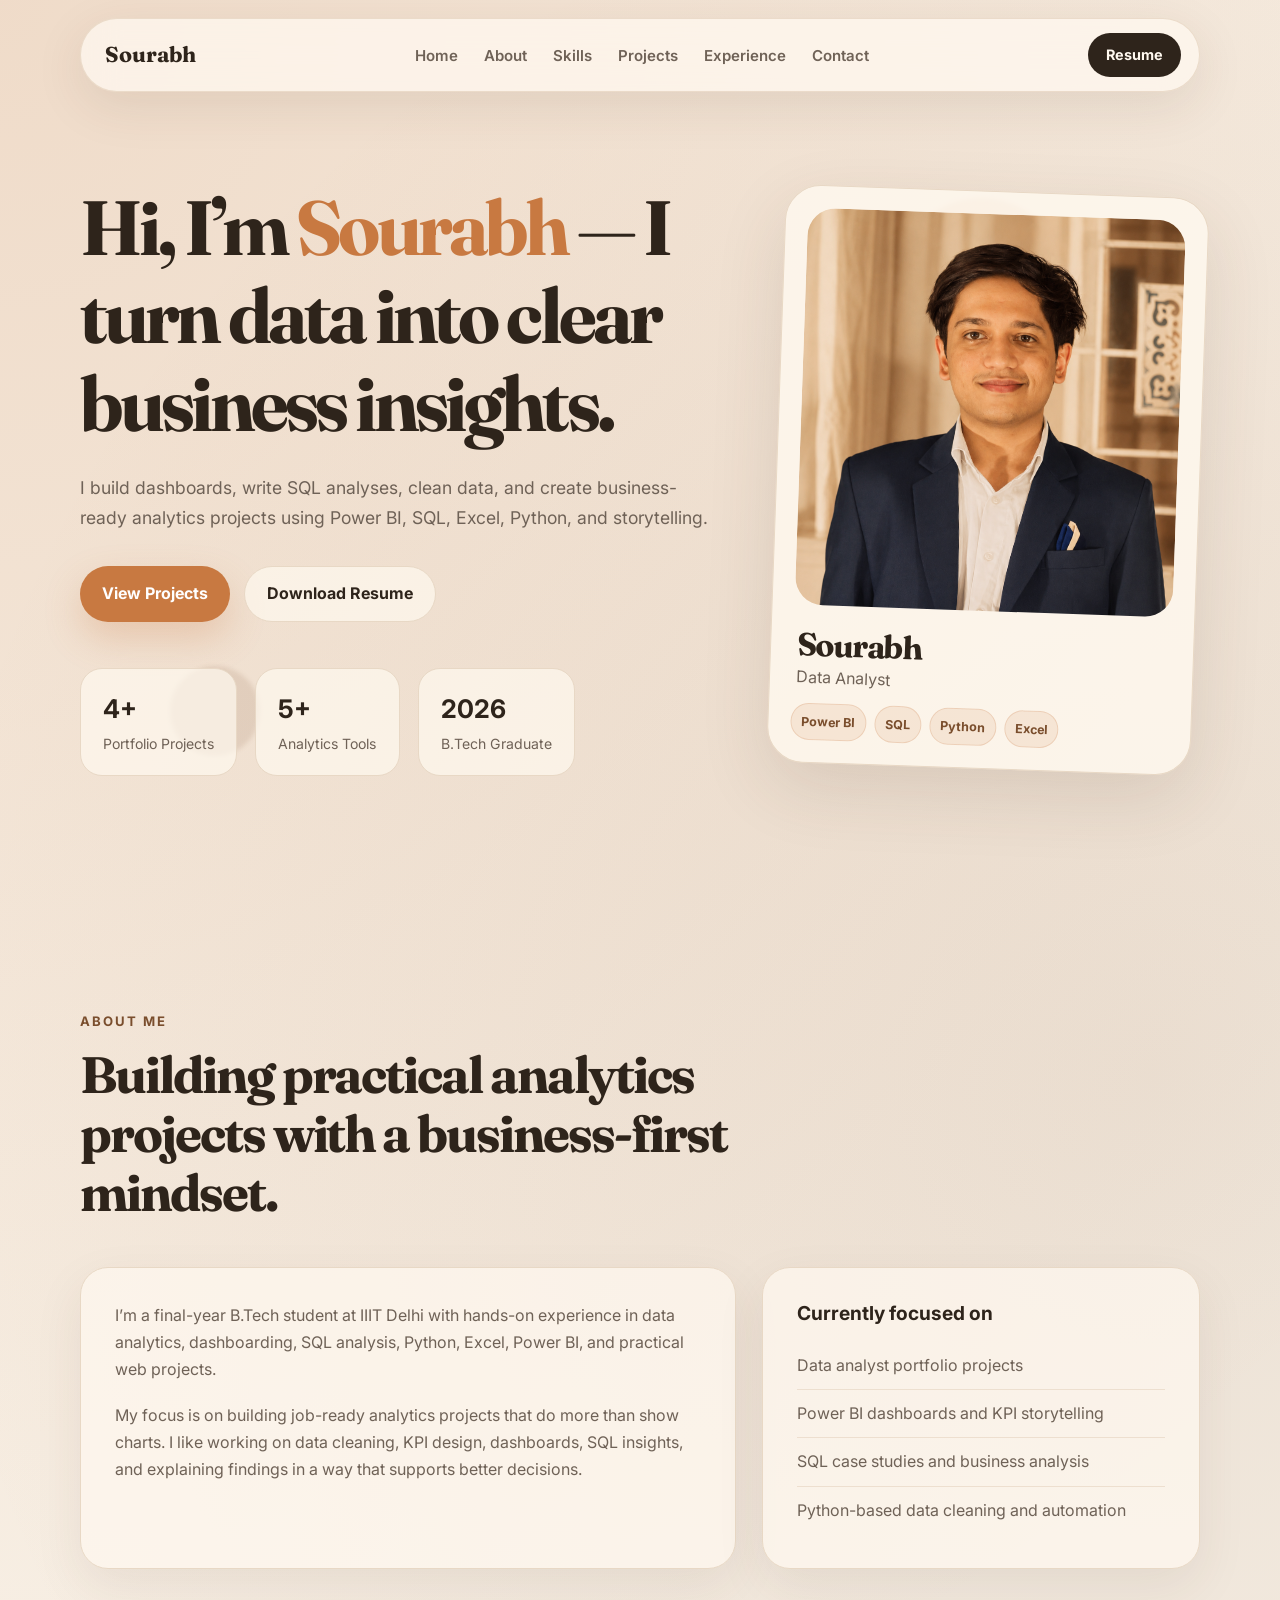
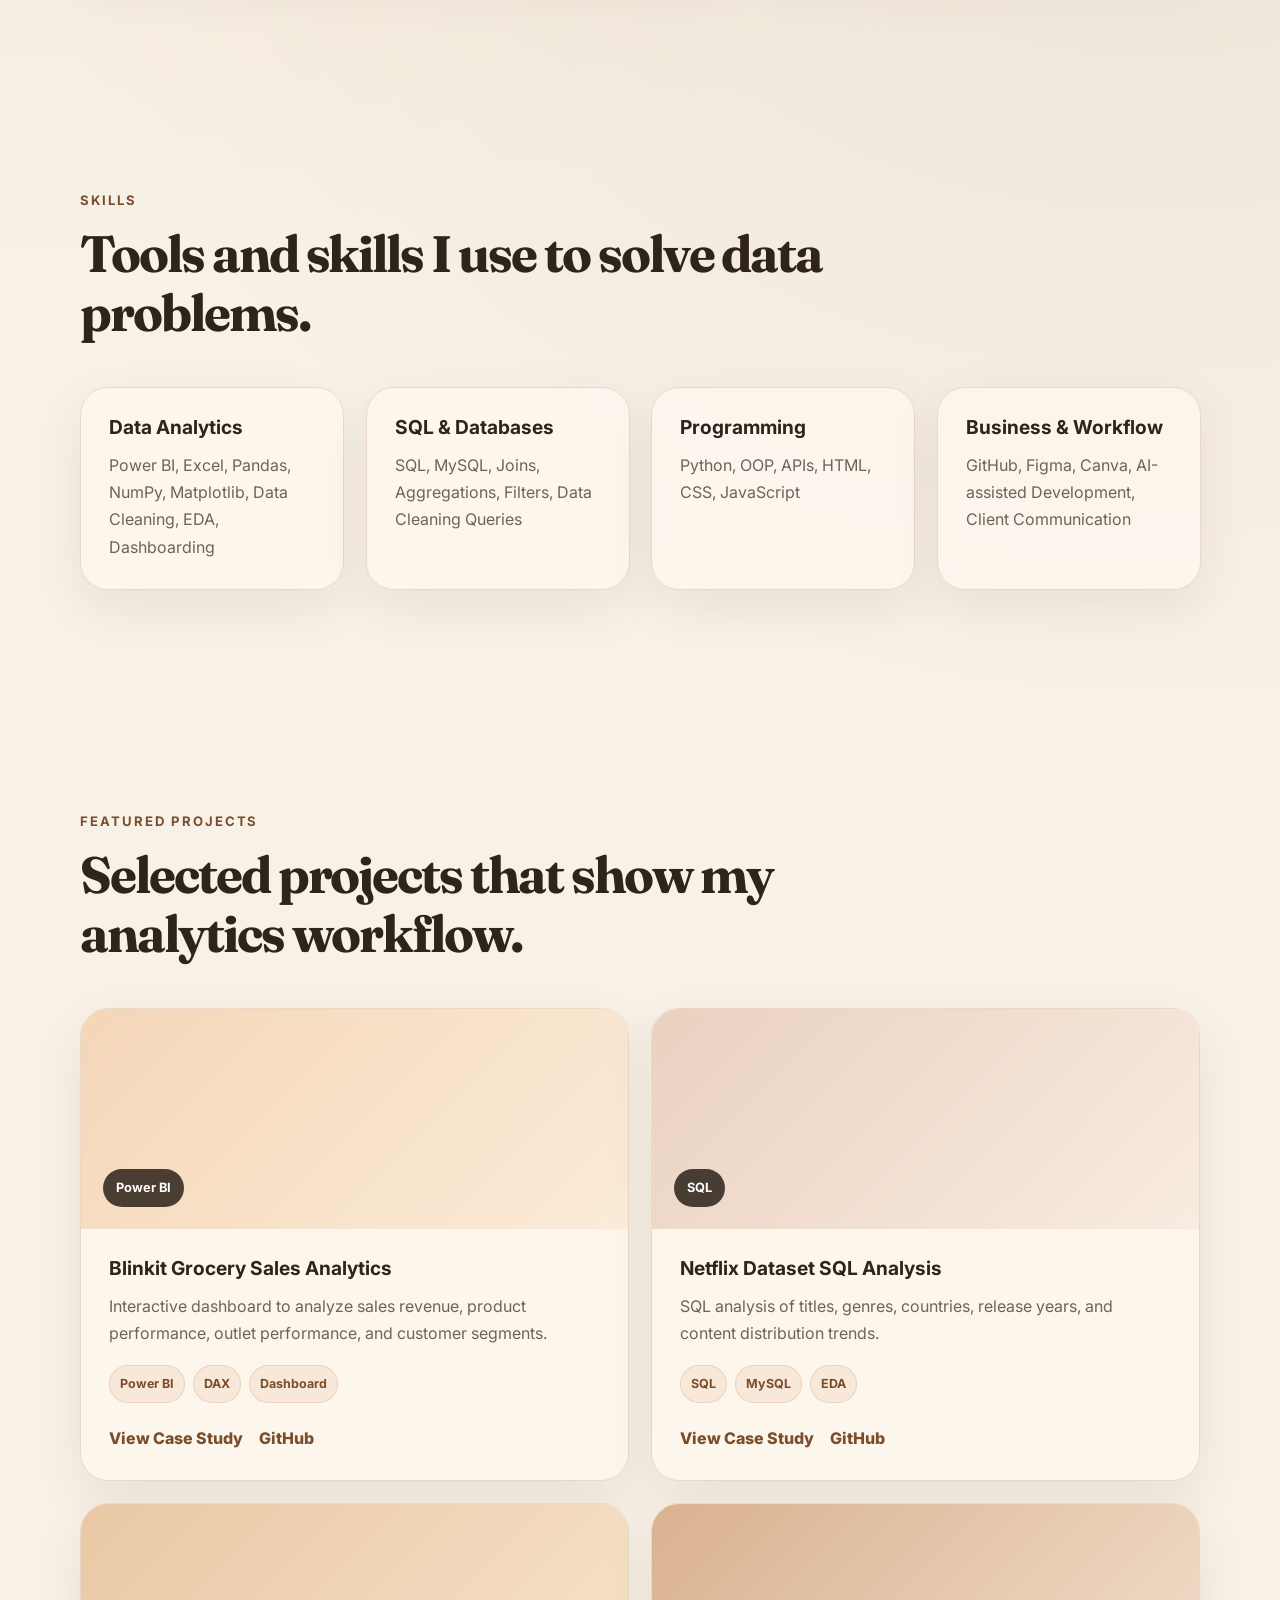
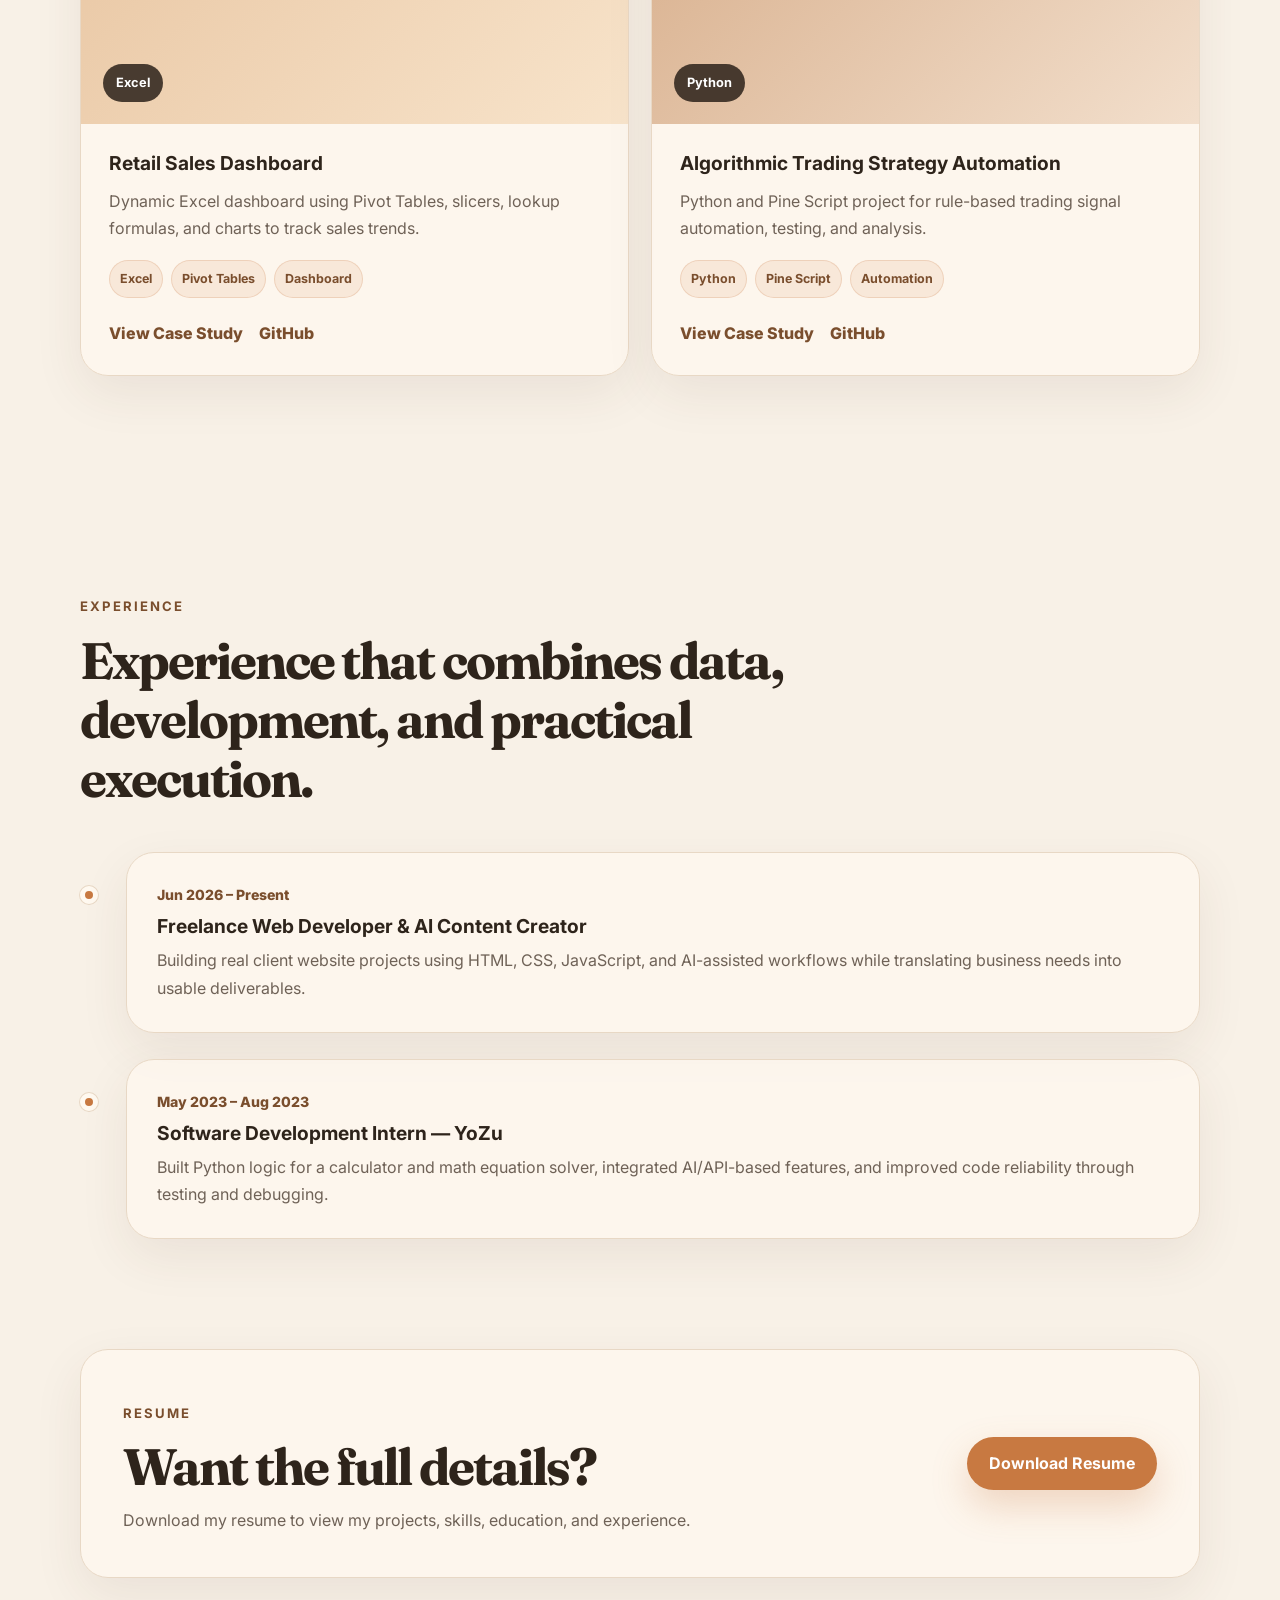
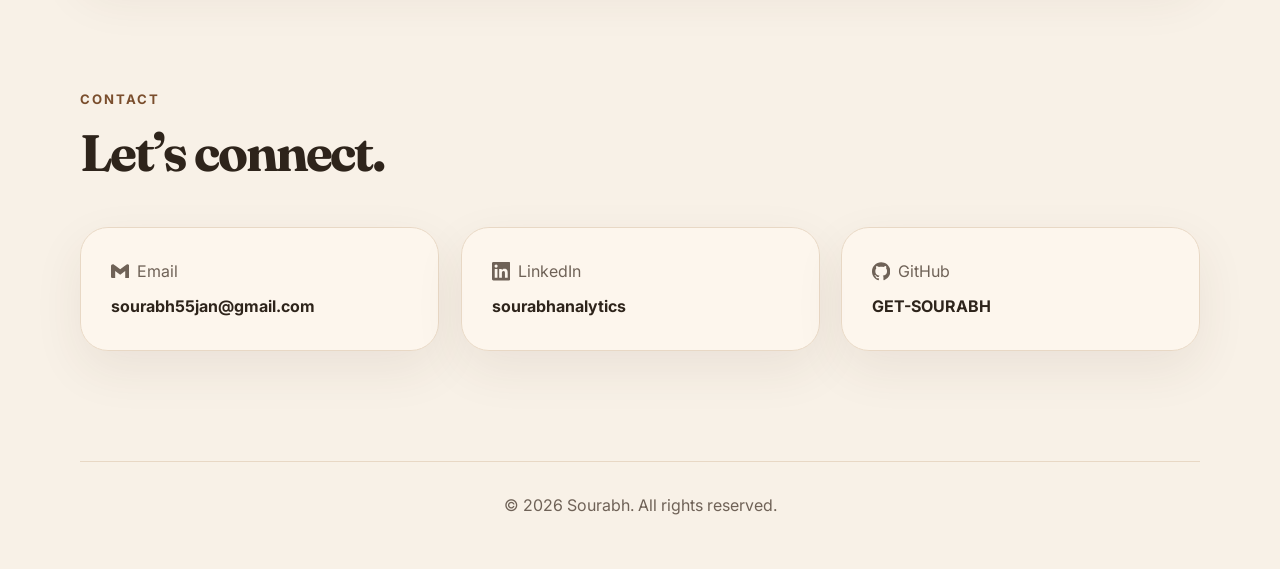
==== index.html @ c7b32cff "Initial Portfolio Website" ====
<!DOCTYPE html>
<html lang="en">

<head>
    <meta charset="UTF-8" />
    <meta name="viewport" content="width=device-width, initial-scale=1.0" />
    <title>Sourabh | Data Analyst Portfolio</title>

    <link rel="stylesheet" href="css/style.css" />
</head>

<body>

    <!-- Header -->
    <header class="header">
        <nav class="navbar">
            <a href="#home" class="logo">Sourabh</a>

            <ul class="nav-links" id="navLinks">
                <li><a href="#home">Home</a></li>
                <li><a href="#about">About</a></li>
                <li><a href="#skills">Skills</a></li>
                <li><a href="#projects">Projects</a></li>
                <li><a href="#experience">Experience</a></li>
                <li><a href="#contact">Contact</a></li>
            </ul>

            <a href="assets/resume/Sourabh_CV.pdf" class="nav-resume" download>Resume</a>

            <button class="menu-btn" id="menuBtn" aria-label="Open menu">
                <span></span>
                <span></span>
                <span></span>
            </button>
        </nav>
    </header>

    <!-- Hero -->
    <main>
        <section class="hero section" id="home">
            <div class="hero-bg-shape shape-one"></div>
            <div class="hero-bg-shape shape-two"></div>

            <div class="hero-content reveal">


                <h1>
                    Hi, I’m <span>Sourabh</span> — I turn data into clear business insights.
                </h1>

                <p class="hero-text">
                    I build dashboards, write SQL analyses, clean data, and create business-ready
                    analytics projects using Power BI, SQL, Excel, Python, and storytelling.
                </p>

                <div class="hero-buttons">
                    <a href="#projects" class="btn primary-btn">View Projects</a>
                    <a href="assets/resume/Sourabh_CV.pdf" class="btn secondary-btn" download>Download Resume</a>
                </div>

                <div class="hero-stats">
                    <div>
                        <strong>4+</strong>
                        <span>Portfolio Projects</span>
                    </div>
                    <div>
                        <strong>5+</strong>
                        <span>Analytics Tools</span>
                    </div>
                    <div>
                        <strong>2026</strong>
                        <span>B.Tech Graduate</span>
                    </div>
                </div>
            </div>

            <div class="hero-card reveal">
                <div class="profile-card">
                    <div class="profile-image-wrap">
                        <img src="assets/images/sourabh-profile.jpg" alt="Sourabh profile photo"
                            onerror="this.style.display='none'; this.nextElementSibling.style.display='grid';" />
                        <div class="profile-placeholder">S</div>
                    </div>

                    <div class="profile-info">
                        <h2>Sourabh</h2>
                        <p>Data Analyst</p>
                    </div>

                    <div class="mini-tags">
                        <span>Power BI</span>
                        <span>SQL</span>
                        <span>Python</span>
                        <span>Excel</span>
                    </div>
                </div>
            </div>
        </section>

        <!-- About -->
        <section class="about section" id="about">
            <div class="section-heading reveal">
                <p class="eyebrow">About Me</p>
                <h2>Building practical analytics projects with a business-first mindset.</h2>
            </div>

            <div class="about-grid">
                <div class="about-text reveal">
                    <p>
                        I’m a final-year B.Tech student at IIIT Delhi with hands-on experience in
                        data analytics, dashboarding, SQL analysis, Python, Excel, Power BI, and
                        practical web projects.
                    </p>

                    <p>
                        My focus is on building job-ready analytics projects that do more than show
                        charts. I like working on data cleaning, KPI design, dashboards, SQL insights,
                        and explaining findings in a way that supports better decisions.
                    </p>
                </div>

                <div class="about-card reveal">
                    <h3>Currently focused on</h3>
                    <ul>
                        <li>Data analyst portfolio projects</li>
                        <li>Power BI dashboards and KPI storytelling</li>
                        <li>SQL case studies and business analysis</li>
                        <li>Python-based data cleaning and automation</li>
                    </ul>
                </div>
            </div>
        </section>

        <!-- Skills -->
        <section class="skills section" id="skills">
            <div class="section-heading reveal">
                <p class="eyebrow">Skills</p>
                <h2>Tools and skills I use to solve data problems.</h2>
            </div>

            <div class="skills-grid">
                <div class="skill-card reveal">
                    <h3>Data Analytics</h3>
                    <p>Power BI, Excel, Pandas, NumPy, Matplotlib, Data Cleaning, EDA, Dashboarding</p>
                </div>

                <div class="skill-card reveal">
                    <h3>SQL & Databases</h3>
                    <p>SQL, MySQL, Joins, Aggregations, Filters, Data Cleaning Queries</p>
                </div>

                <div class="skill-card reveal">
                    <h3>Programming</h3>
                    <p>Python, OOP, APIs, HTML, CSS, JavaScript</p>
                </div>

                <div class="skill-card reveal">
                    <h3>Business & Workflow</h3>
                    <p>GitHub, Figma, Canva, AI-assisted Development, Client Communication</p>
                </div>
            </div>
        </section>

        <!-- Projects -->
        <section class="projects section" id="projects">
            <div class="section-heading reveal">
                <p class="eyebrow">Featured Projects</p>
                <h2>Selected projects that show my analytics workflow.</h2>
            </div>

            <div class="projects-grid">
                <article class="project-card reveal">
                    <div class="project-image project-one">
                        <span>Power BI</span>
                    </div>
                    <div class="project-content">
                        <h3>Blinkit Grocery Sales Analytics</h3>
                        <p>
                            Interactive dashboard to analyze sales revenue, product performance,
                            outlet performance, and customer segments.
                        </p>
                        <div class="project-tags">
                            <span>Power BI</span>
                            <span>DAX</span>
                            <span>Dashboard</span>
                        </div>
                        <div class="project-links">
                            <a href="projects/blinkit-sales-dashboard.html">View Case Study</a>
                            <a href="https://github.com/GET-SOURABH" target="_blank">GitHub</a>
                        </div>
                    </div>
                </article>

                <article class="project-card reveal">
                    <div class="project-image project-two">
                        <span>SQL</span>
                    </div>
                    <div class="project-content">
                        <h3>Netflix Dataset SQL Analysis</h3>
                        <p>
                            SQL analysis of titles, genres, countries, release years, and content
                            distribution trends.
                        </p>
                        <div class="project-tags">
                            <span>SQL</span>
                            <span>MySQL</span>
                            <span>EDA</span>
                        </div>
                        <div class="project-links">
                            <a href="projects/netflix-sql-analysis.html">View Case Study</a>
                            <a href="https://github.com/GET-SOURABH" target="_blank">GitHub</a>
                        </div>
                    </div>
                </article>

                <article class="project-card reveal">
                    <div class="project-image project-three">
                        <span>Excel</span>
                    </div>
                    <div class="project-content">
                        <h3>Retail Sales Dashboard</h3>
                        <p>
                            Dynamic Excel dashboard using Pivot Tables, slicers, lookup formulas,
                            and charts to track sales trends.
                        </p>
                        <div class="project-tags">
                            <span>Excel</span>
                            <span>Pivot Tables</span>
                            <span>Dashboard</span>
                        </div>
                        <div class="project-links">
                            <a href="projects/retail-sales-dashboard.html">View Case Study</a>
                            <a href="https://github.com/GET-SOURABH" target="_blank">GitHub</a>
                        </div>
                    </div>
                </article>

                <article class="project-card reveal">
                    <div class="project-image project-four">
                        <span>Python</span>
                    </div>
                    <div class="project-content">
                        <h3>Algorithmic Trading Strategy Automation</h3>
                        <p>
                            Python and Pine Script project for rule-based trading signal automation,
                            testing, and analysis.
                        </p>
                        <div class="project-tags">
                            <span>Python</span>
                            <span>Pine Script</span>
                            <span>Automation</span>
                        </div>
                        <div class="project-links">
                            <a href="projects/trading-strategy-automation.html">View Case Study</a>
                            <a href="https://github.com/GET-SOURABH" target="_blank">GitHub</a>
                        </div>
                    </div>
                </article>
            </div>
        </section>

        <!-- Experience -->
        <section class="experience section" id="experience">
            <div class="section-heading reveal">
                <p class="eyebrow">Experience</p>
                <h2>Experience that combines data, development, and practical execution.</h2>
            </div>

            <div class="timeline">
                <div class="timeline-item reveal">
                    <span class="timeline-dot"></span>
                    <div class="timeline-content">
                        <p class="timeline-date">Jun 2026 – Present</p>
                        <h3>Freelance Web Developer & AI Content Creator</h3>
                        <p>
                            Building real client website projects using HTML, CSS, JavaScript, and
                            AI-assisted workflows while translating business needs into usable deliverables.
                        </p>
                    </div>
                </div>

                <div class="timeline-item reveal">
                    <span class="timeline-dot"></span>
                    <div class="timeline-content">
                        <p class="timeline-date">May 2023 – Aug 2023</p>
                        <h3>Software Development Intern — YoZu</h3>
                        <p>
                            Built Python logic for a calculator and math equation solver, integrated
                            AI/API-based features, and improved code reliability through testing and debugging.
                        </p>
                    </div>
                </div>
            </div>
        </section>

        <!-- Resume CTA -->
        <section class="resume-cta section reveal">
            <div>
                <p class="eyebrow">Resume</p>
                <h2>Want the full details?</h2>
                <p>Download my resume to view my projects, skills, education, and experience.</p>
            </div>

            <a href="assets/resume/Sourabh_CV.pdf" class="btn primary-btn" download>Download Resume</a>
        </section>

        <!-- Contact -->
        <section class="contact section" id="contact">
            <div class="section-heading reveal">
                <p class="eyebrow">Contact</p>
                <h2>Let’s connect.</h2>
            </div>

            <div class="contact-grid">
                <a href="mailto:sourabh55jan@gmail.com" class="contact-card reveal">
                    <span>
                        <svg xmlns="http://www.w3.org/2000/svg" width="1em" height="1em" viewBox="0 0 24 24"><path fill="currentColor" d="M24 5.457v13.909c0 .904-.732 1.636-1.636 1.636h-3.819V11.73L12 16.64l-6.545-4.91v9.273H1.636A1.636 1.636 0 0 1 0 19.366V5.457c0-2.023 2.309-3.178 3.927-1.964L5.455 4.64L12 9.548l6.545-4.91l1.528-1.145C21.69 2.28 24 3.434 24 5.457"/></svg>
                        Email
                    </span>
                    <strong>sourabh55jan@gmail.com</strong>
                </a>

                <a href="https://www.linkedin.com/in/sourabhanalytics/" target="_blank" class="contact-card reveal">
                    <span>
                        <svg xmlns="http://www.w3.org/2000/svg" width="1em" height="1em" viewBox="0 0 24 24"><path fill="currentColor" d="M20.447 20.452h-3.554v-5.569c0-1.328-.027-3.037-1.852-3.037c-1.853 0-2.136 1.445-2.136 2.939v5.667H9.351V9h3.414v1.561h.046c.477-.9 1.637-1.85 3.37-1.85c3.601 0 4.267 2.37 4.267 5.455v6.286zM5.337 7.433a2.06 2.06 0 0 1-2.063-2.065a2.064 2.064 0 1 1 2.063 2.065m1.782 13.019H3.555V9h3.564zM22.225 0H1.771C.792 0 0 .774 0 1.729v20.542C0 23.227.792 24 1.771 24h20.451C23.2 24 24 23.227 24 22.271V1.729C24 .774 23.2 0 22.222 0z"/></svg>
                        LinkedIn
                    </span>
                    <strong>sourabhanalytics</strong>
                </a>

                <a href="https://github.com/GET-SOURABH" target="_blank" class="contact-card reveal">
                    <span>
                        <svg xmlns="http://www.w3.org/2000/svg" width="1em" height="1em" viewBox="0 0 24 24"><path fill="currentColor" d="M12 .297c-6.63 0-12 5.373-12 12c0 5.303 3.438 9.8 8.205 11.385c.6.113.82-.258.82-.577c0-.285-.01-1.04-.015-2.04c-3.338.724-4.042-1.61-4.042-1.61C4.422 18.07 3.633 17.7 3.633 17.7c-1.087-.744.084-.729.084-.729c1.205.084 1.838 1.236 1.838 1.236c1.07 1.835 2.809 1.305 3.495.998c.108-.776.417-1.305.76-1.605c-2.665-.3-5.466-1.332-5.466-5.93c0-1.31.465-2.38 1.235-3.22c-.135-.303-.54-1.523.105-3.176c0 0 1.005-.322 3.3 1.23c.96-.267 1.98-.399 3-.405c1.02.006 2.04.138 3 .405c2.28-1.552 3.285-1.23 3.285-1.23c.645 1.653.24 2.873.12 3.176c.765.84 1.23 1.91 1.23 3.22c0 4.61-2.805 5.625-5.475 5.92c.42.36.81 1.096.81 2.22c0 1.606-.015 2.896-.015 3.286c0 .315.21.69.825.57C20.565 22.092 24 17.592 24 12.297c0-6.627-5.373-12-12-12"/></svg>
                        GitHub
                    </span>
                    <strong>GET-SOURABH</strong>
                </a>
            </div>
        </section>
    </main>

    <!-- Footer -->
    <footer class="footer">
        <p>© 2026 Sourabh. All rights reserved.</p>
    </footer>

    <script src="js/script.js"></script>
</body>

</html>
---- css/style.css ----
@import url('https://fonts.googleapis.com/css2?family=Fraunces:wght@600;700&family=Inter:wght@400;500;600;700&display=swap');

:root {
    --bg: #f8f1e7;
    --bg-soft: #fff9f0;
    --text: #2e241b;
    --muted: #6f6257;
    --accent: #c87941;
    --accent-dark: #7a4e2d;
    --border: #e8d8c5;
    --card: rgba(255, 249, 240, 0.82);
    --shadow: 0 24px 70px rgba(78, 52, 32, 0.12);
    --radius: 28px;
}

* {
    margin: 0;
    padding: 0;
    box-sizing: border-box;
}

html {
    scroll-behavior: smooth;
}

body {
    font-family: "Inter", sans-serif;
    background:
        radial-gradient(circle at top left, rgba(200, 121, 65, 0.18), transparent 34%),
        radial-gradient(circle at 90% 20%, rgba(122, 78, 45, 0.10), transparent 28%),
        var(--bg);
    color: var(--text);
    line-height: 1.7;
    overflow-x: hidden;
}

a {
    text-decoration: none;
    color: inherit;
}

ul {
    list-style: none;
}

.section {
    width: min(1120px, 92%);
    margin: 0 auto;
    padding: 110px 0;
}

.eyebrow {
    color: var(--accent-dark);
    font-size: 0.82rem;
    font-weight: 700;
    letter-spacing: 0.15em;
    text-transform: uppercase;
    margin-bottom: 14px;
}

h1,
h2,
h3 {
    line-height: 1.15;
}

h1,
h2 {
    font-family: "Fraunces", serif;
}

h1 {
    font-size: clamp(2.6rem, 6vw, 5.8rem);
    letter-spacing: -0.05em;
}

h1 span {
    color: var(--accent);
}

h2 {
    font-size: clamp(2rem, 4vw, 3.4rem);
    letter-spacing: -0.04em;
}

h3 {
    font-size: 1.2rem;
}

p {
    color: var(--muted);
}

.header {
    position: fixed;
    top: 18px;
    left: 0;
    width: 100%;
    z-index: 1000;
    padding: 0 20px;
}

.navbar {
    width: min(1120px, 100%);
    margin: 0 auto;
    background: rgba(255, 249, 240, 0.74);
    backdrop-filter: blur(18px);
    border: 1px solid rgba(232, 216, 197, 0.85);
    border-radius: 999px;
    padding: 14px 18px 14px 24px;
    display: flex;
    align-items: center;
    justify-content: space-between;
    box-shadow: 0 14px 50px rgba(78, 52, 32, 0.10);
}

.logo {
    font-family: "Fraunces", serif;
    font-size: 1.35rem;
    font-weight: 700;
    color: var(--text);
}

.nav-links {
    display: flex;
    align-items: center;
    gap: 26px;
}

.nav-links a {
    color: var(--muted);
    font-size: 0.94rem;
    font-weight: 600;
    transition: 0.25s ease;
}

.nav-links a:hover {
    color: var(--accent-dark);
}

.nav-resume {
    background: var(--text);
    color: var(--bg-soft);
    padding: 10px 18px;
    border-radius: 999px;
    font-size: 0.9rem;
    font-weight: 700;
    transition: 0.25s ease;
}

.nav-resume:hover {
    background: var(--accent-dark);
    transform: translateY(-2px);
}

.menu-btn {
    display: none;
    width: 42px;
    height: 42px;
    border: none;
    background: var(--text);
    border-radius: 50%;
    cursor: pointer;
    align-items: center;
    justify-content: center;
    flex-direction: column;
    gap: 4px;
}

.menu-btn span {
    width: 18px;
    height: 2px;
    background: var(--bg-soft);
    border-radius: 999px;
    transition: 0.3s ease;
}

.hero {
    min-height: 100vh;
    padding-top: 170px;
    display: grid;
    grid-template-columns: 1.2fr 0.8fr;
    align-items: center;
    gap: 60px;
    position: relative;
}

.hero-bg-shape {
    position: absolute;
    border-radius: 999px;
    filter: blur(2px);
    z-index: -1;
}

.shape-one {
    width: 170px;
    height: 170px;
    background: rgba(200, 121, 65, 0.18);
    top: 22%;
    right: 12%;
}

.shape-two {
    width: 90px;
    height: 90px;
    background: rgba(122, 78, 45, 0.12);
    bottom: 16%;
    left: 8%;
}

.hero-text {
    font-size: 1.1rem;
    max-width: 650px;
    margin-top: 24px;
}

.hero-buttons {
    display: flex;
    gap: 14px;
    flex-wrap: wrap;
    margin-top: 34px;
}

.btn {
    display: inline-flex;
    align-items: center;
    justify-content: center;
    padding: 13px 22px;
    border-radius: 999px;
    font-weight: 700;
    transition: 0.25s ease;
}

.primary-btn {
    background: var(--accent);
    color: white;
    box-shadow: 0 16px 36px rgba(200, 121, 65, 0.26);
}

.primary-btn:hover {
    background: var(--accent-dark);
    transform: translateY(-3px);
}

.secondary-btn {
    border: 1px solid var(--border);
    background: rgba(255, 249, 240, 0.7);
    color: var(--text);
}

.secondary-btn:hover {
    border-color: var(--accent);
    transform: translateY(-3px);
}

.hero-stats {
    display: flex;
    gap: 18px;
    flex-wrap: wrap;
    margin-top: 46px;
}

.hero-stats div {
    background: rgba(255, 249, 240, 0.7);
    border: 1px solid var(--border);
    border-radius: 22px;
    padding: 18px 22px;
    min-width: 145px;
}

.hero-stats strong {
    display: block;
    font-size: 1.6rem;
    color: var(--text);
}

.hero-stats span {
    color: var(--muted);
    font-size: 0.88rem;
}

.profile-card {
    background: var(--card);
    border: 1px solid var(--border);
    box-shadow: var(--shadow);
    border-radius: 36px;
    padding: 22px;
    transform: rotate(2deg);
    transition: 0.35s ease;
}

.profile-card:hover {
    transform: rotate(0deg) translateY(-8px);
}

.profile-image-wrap {
    width: 100%;
    aspect-ratio: 1 / 1.05;
    background:
        linear-gradient(145deg, rgba(200, 121, 65, 0.22), rgba(255, 249, 240, 0.4)),
        var(--bg-soft);
    border-radius: 28px;
    overflow: hidden;
    display: grid;
    place-items: center;
}

.profile-image-wrap img {
    width: 100%;
    height: 100%;
    object-fit: cover;
}

.profile-placeholder {
    width: 100%;
    height: 100%;
    display: none;
    place-items: center;
    font-family: "Fraunces", serif;
    font-size: 7rem;
    color: var(--accent-dark);
}

.profile-info {
    padding: 22px 4px 12px;
}

.profile-info h2 {
    font-size: 2rem;
}

.mini-tags {
    display: flex;
    flex-wrap: wrap;
    gap: 8px;
}

.mini-tags span,
.project-tags span {
    font-size: 0.78rem;
    font-weight: 700;
    color: var(--accent-dark);
    background: rgba(200, 121, 65, 0.12);
    border: 1px solid rgba(200, 121, 65, 0.20);
    padding: 7px 10px;
    border-radius: 999px;
}

.section-heading {
    max-width: 780px;
    margin-bottom: 44px;
}

.about-grid {
    display: grid;
    grid-template-columns: 1.2fr 0.8fr;
    gap: 26px;
}

.about-text,
.about-card,
.skill-card,
.project-card,
.timeline-content,
.resume-cta,
.contact-card {
    background: rgba(255, 249, 240, 0.72);
    border: 1px solid var(--border);
    border-radius: var(--radius);
    box-shadow: 0 18px 50px rgba(78, 52, 32, 0.08);
}

.about-text,
.about-card {
    padding: 34px;
}

.about-text p+p {
    margin-top: 18px;
}

.about-card h3 {
    margin-bottom: 18px;
}

.about-card li {
    color: var(--muted);
    padding: 10px 0;
    border-bottom: 1px solid rgba(232, 216, 197, 0.7);
}

.about-card li:last-child {
    border-bottom: none;
}

.skills-grid,
.projects-grid,
.contact-grid {
    display: grid;
    grid-template-columns: repeat(4, 1fr);
    gap: 22px;
}

.skill-card {
    padding: 28px;
    transition: 0.3s ease;
}

.skill-card:hover,
.project-card:hover,
.contact-card:hover {
    transform: translateY(-8px);
    box-shadow: 0 28px 70px rgba(78, 52, 32, 0.13);
}

.skill-card:hover {
    border-color: var(--accent);
    background: var(--bg-soft);
}

.skill-card h3 {
    margin-bottom: 14px;
    transition: color 0.3s ease;
}

.skill-card:hover h3 {
    color: var(--accent-dark);
}

.projects-grid {
    grid-template-columns: repeat(2, 1fr);
}

.project-card {
    overflow: hidden;
    transition: 0.3s ease;
}

.project-image {
    min-height: 220px;
    display: flex;
    align-items: flex-end;
    padding: 22px;
    background: var(--bg-soft);
}

.project-image span {
    background: rgba(46, 36, 27, 0.86);
    color: white;
    padding: 8px 13px;
    border-radius: 999px;
    font-size: 0.8rem;
    font-weight: 700;
}

.project-one {
    background: linear-gradient(135deg, #f4d6b8, #fff6e8);
}

.project-two {
    background: linear-gradient(135deg, #ead1c0, #fff9f0);
}

.project-three {
    background: linear-gradient(135deg, #e9c7a4, #fff2de);
}

.project-four {
    background: linear-gradient(135deg, #d9b18f, #fff6eb);
}

.project-content {
    padding: 28px;
}

.project-content p {
    margin: 14px 0 18px;
}

.project-tags {
    display: flex;
    flex-wrap: wrap;
    gap: 8px;
}

.project-links {
    margin-top: 22px;
    display: flex;
    gap: 16px;
    flex-wrap: wrap;
}

.project-links a {
    font-weight: 800;
    color: var(--accent-dark);
}

/* Make the whole project card clickable via its primary link */
.project-links a:first-child::after {
    content: "";
    position: absolute;
    inset: 0;
    z-index: 1;
}

/* Ensure secondary links (e.g., GitHub) remain clickable above the card overlay */
.project-links a:not(:first-child) {
    position: relative;
    z-index: 2;
}

.timeline {
    position: relative;
    display: grid;
    gap: 26px;
}

.timeline-item {
    display: grid;
    grid-template-columns: 28px 1fr;
    gap: 18px;
}

.timeline-dot {
    width: 18px;
    height: 18px;
    background: var(--accent);
    border: 5px solid var(--bg-soft);
    border-radius: 50%;
    margin-top: 34px;
    box-shadow: 0 0 0 1px var(--border);
}

.timeline-content {
    padding: 30px;
}

.timeline-date {
    font-size: 0.88rem;
    color: var(--accent-dark);
    font-weight: 800;
    margin-bottom: 8px;
}

.timeline-content h3 {
    margin-bottom: 10px;
}

.resume-cta {
    display: flex;
    align-items: center;
    justify-content: space-between;
    gap: 28px;
    padding: 42px;
}

.resume-cta p {
    margin-top: 10px;
}

.contact-grid {
    grid-template-columns: repeat(3, 1fr);
}

.contact-card {
    padding: 30px;
    transition: 0.3s ease;
}

.contact-card span {
    display: flex;
    align-items: center;
    gap: 8px;
    color: var(--muted);
    margin-bottom: 8px;
}

.contact-card span svg {
    font-size: 1.15rem;
    flex-shrink: 0;
}

.contact-card strong {
    color: var(--text);
    word-break: break-word;
}

.footer {
    width: min(1120px, 92%);
    margin: 0 auto;
    padding: 30px 0 50px;
    text-align: center;
    border-top: 1px solid var(--border);
}

/* Scroll animation */
.reveal {
    opacity: 0;
    transform: translateY(34px);
    transition: 0.8s ease;
}

.reveal.active {
    opacity: 1;
    transform: translateY(0);
}

/* Mobile */
@media (max-width: 920px) {

    .nav-links,
    .nav-resume {
        display: none;
    }

    .menu-btn {
        display: flex;
    }

    .nav-links.active {
        display: flex;
        position: absolute;
        top: 76px;
        left: 20px;
        right: 20px;
        flex-direction: column;
        background: rgba(255, 249, 240, 0.96);
        border: 1px solid var(--border);
        border-radius: 26px;
        padding: 24px;
        box-shadow: var(--shadow);
    }

    .hero {
        grid-template-columns: 1fr;
        padding-top: 150px;
    }

    .hero-card {
        max-width: 420px;
    }

    .about-grid,
    .skills-grid,
    .projects-grid,
    .contact-grid {
        grid-template-columns: 1fr;
    }

    .resume-cta {
        flex-direction: column;
        align-items: flex-start;
    }
}

@media (max-width: 560px) {
    .section {
        width: min(100% - 34px, 1120px);
        padding: 78px 0;
    }

    .header {
        top: 12px;
        padding: 0 12px;
    }

    .navbar {
        padding: 12px 14px 12px 18px;
    }

    .hero {
        padding-top: 130px;
    }

    .hero-buttons,
    .hero-stats {
        width: 100%;
    }

    .btn,
    .hero-stats div {
        width: 100%;
    }

    .hero-stats div {
        text-align: center;
    }

    .about-text,
    .about-card,
    .skill-card,
    .project-content,
    .timeline-content,
    .resume-cta,
    .contact-card {
        padding: 24px;
    }
}



.project-page-main {
    padding-top: 120px;
}

.project-hero-page {
    width: min(1120px, 92%);
    margin: 0 auto;
    padding: 80px 0 50px;
}

.project-hero-card {
    background: rgba(255, 249, 240, 0.82);
    border: 1px solid var(--border);
    border-radius: 36px;
    padding: 48px;
    box-shadow: var(--shadow);
}

.project-hero-card h1 {
    max-width: 900px;
    margin-bottom: 22px;
}

.project-hero-card p {
    max-width: 760px;
    font-size: 1.05rem;
}

.project-meta {
    display: flex;
    flex-wrap: wrap;
    gap: 10px;
    margin: 28px 0;
}

.project-meta span {
    background: rgba(200, 121, 65, 0.12);
    border: 1px solid rgba(200, 121, 65, 0.22);
    color: var(--accent-dark);
    padding: 8px 13px;
    border-radius: 999px;
    font-size: 0.82rem;
    font-weight: 800;
}

.case-section {
    width: min(1120px, 92%);
    margin: 0 auto;
    padding: 55px 0;
}

.case-grid {
    display: grid;
    grid-template-columns: 0.8fr 1.2fr;
    gap: 24px;
    align-items: start;
}

.case-title {
    background: rgba(255, 249, 240, 0.72);
    border: 1px solid var(--border);
    border-radius: 28px;
    padding: 30px;
    position: sticky;
    top: 120px;
}

.case-title h2 {
    font-size: clamp(1.7rem, 3vw, 2.5rem);
}

.case-content {
    background: rgba(255, 249, 240, 0.72);
    border: 1px solid var(--border);
    border-radius: 28px;
    padding: 34px;
    box-shadow: 0 18px 50px rgba(78, 52, 32, 0.08);
}

.case-content p+p {
    margin-top: 16px;
}

.case-content ul {
    list-style: none;
    margin-top: 14px;
}

.case-content li {
    color: var(--muted);
    padding: 12px 0;
    border-bottom: 1px solid rgba(232, 216, 197, 0.75);
}

.case-content li:last-child {
    border-bottom: none;
}

.dashboard-placeholder {
    min-height: 340px;
    border-radius: 28px;
    background:
        linear-gradient(135deg, rgba(200, 121, 65, 0.18), rgba(255, 249, 240, 0.9)),
        var(--bg-soft);
    border: 1px dashed rgba(122, 78, 45, 0.35);
    display: grid;
    place-items: center;
    text-align: center;
    padding: 30px;
    color: var(--accent-dark);
    font-weight: 800;
}

.back-link {
    display: inline-flex;
    margin-bottom: 24px;
    color: var(--accent-dark);
    font-weight: 800;
}

.project-page-buttons {
    display: flex;
    flex-wrap: wrap;
    gap: 14px;
    margin-top: 30px;
}

@media (max-width: 820px) {
    .project-hero-card {
        padding: 32px;
    }

    .case-grid {
        grid-template-columns: 1fr;
    }

    .case-title {
        position: static;
    }
}

@media (max-width: 560px) {
    .project-page-main {
        padding-top: 95px;
    }

    .project-hero-page {
        width: min(100% - 34px, 1120px);
        padding-top: 60px;
    }

    .case-section {
        width: min(100% - 34px, 1120px);
    }

    .project-hero-card,
    .case-title,
    .case-content {
        padding: 24px;
    }
}

/* Stronger hover effect for Featured Project cards */
.projects .project-card {
    position: relative;
    cursor: pointer;
    transition:
        transform 0.35s ease,
        box-shadow 0.35s ease,
        border-color 0.35s ease;
    will-change: transform;
}

.projects .project-card:hover {
    transform: translateY(-18px) scale(1.025);
    border-color: rgba(200, 121, 65, 0.35);
    box-shadow: 0 34px 85px rgba(78, 52, 32, 0.18);
}

.projects .project-card .project-image {
    transition:
        transform 0.35s ease,
        filter 0.35s ease,
        background-position 0.35s ease;
    background-size: 150% 150%;
}

.projects .project-card:hover .project-image {
    transform: scale(1.035);
    filter: saturate(1.08);
    background-position: right center;
}

.projects .project-card h3 {
    transition: color 0.3s ease;
}

.projects .project-card:hover h3 {
    color: var(--accent-dark);
}

.projects .project-card:hover .project-links a {
    color: var(--accent);
}



/* Softer hover effect for Featured Project cards */
.projects .project-card {
    position: relative;
    cursor: pointer;
    transition:
        transform 0.35s ease,
        box-shadow 0.35s ease,
        border-color 0.35s ease;
    will-change: transform;
}

.projects .project-card:hover {
    transform: translateY(-10px) scale(1.01);
    border-color: rgba(200, 121, 65, 0.32);
    box-shadow: 0 24px 60px rgba(78, 52, 32, 0.15);
}

.projects .project-card .project-image {
    transition:
        transform 0.35s ease,
        filter 0.35s ease,
        background-position 0.35s ease;
    background-size: 150% 150%;
}

.projects .project-card:hover .project-image {
    transform: scale(1.01);
    filter: saturate(1.04);
    background-position: right center;
}

.projects .project-card h3 {
    transition: color 0.3s ease;
}

.projects .project-card:hover h3 {
    color: var(--accent-dark);
}

.projects .project-card:hover .project-links a {
    color: var(--accent);
}


/* Softer hover effect for Skills cards */
.skills .skill-card {
    position: relative;
    cursor: pointer;
    transition:
        transform 0.35s ease,
        box-shadow 0.35s ease,
        border-color 0.35s ease,
        background 0.35s ease;
    will-change: transform;
}

.skills .skill-card:hover {
    transform: translateY(-10px) scale(1.01);
    border-color: rgba(200, 121, 65, 0.32);
    box-shadow: 0 24px 60px rgba(78, 52, 32, 0.15);
    background: rgba(255, 249, 240, 0.92);
}

.skills .skill-card h3 {
    transition: color 0.3s ease;
}

.skills .skill-card:hover h3 {
    color: var(--accent-dark);
}



/* Softer hover effect for Contact cards */
.contact .contact-card {
    position: relative;
    cursor: pointer;
    transition:
        transform 0.35s ease,
        box-shadow 0.35s ease,
        border-color 0.35s ease,
        background 0.35s ease;
    will-change: transform;
}

.contact .contact-card:hover {
    transform: translateY(-10px) scale(1.01);
    border-color: rgba(200, 121, 65, 0.32);
    box-shadow: 0 24px 60px rgba(78, 52, 32, 0.15);
    background: rgba(255, 249, 240, 0.92);
}

.contact .contact-card span,
.contact .contact-card strong {
    transition: color 0.3s ease;
}

.contact .contact-card:hover span {
    color: var(--accent-dark);
}

.contact .contact-card:hover strong {
    color: var(--accent);
}
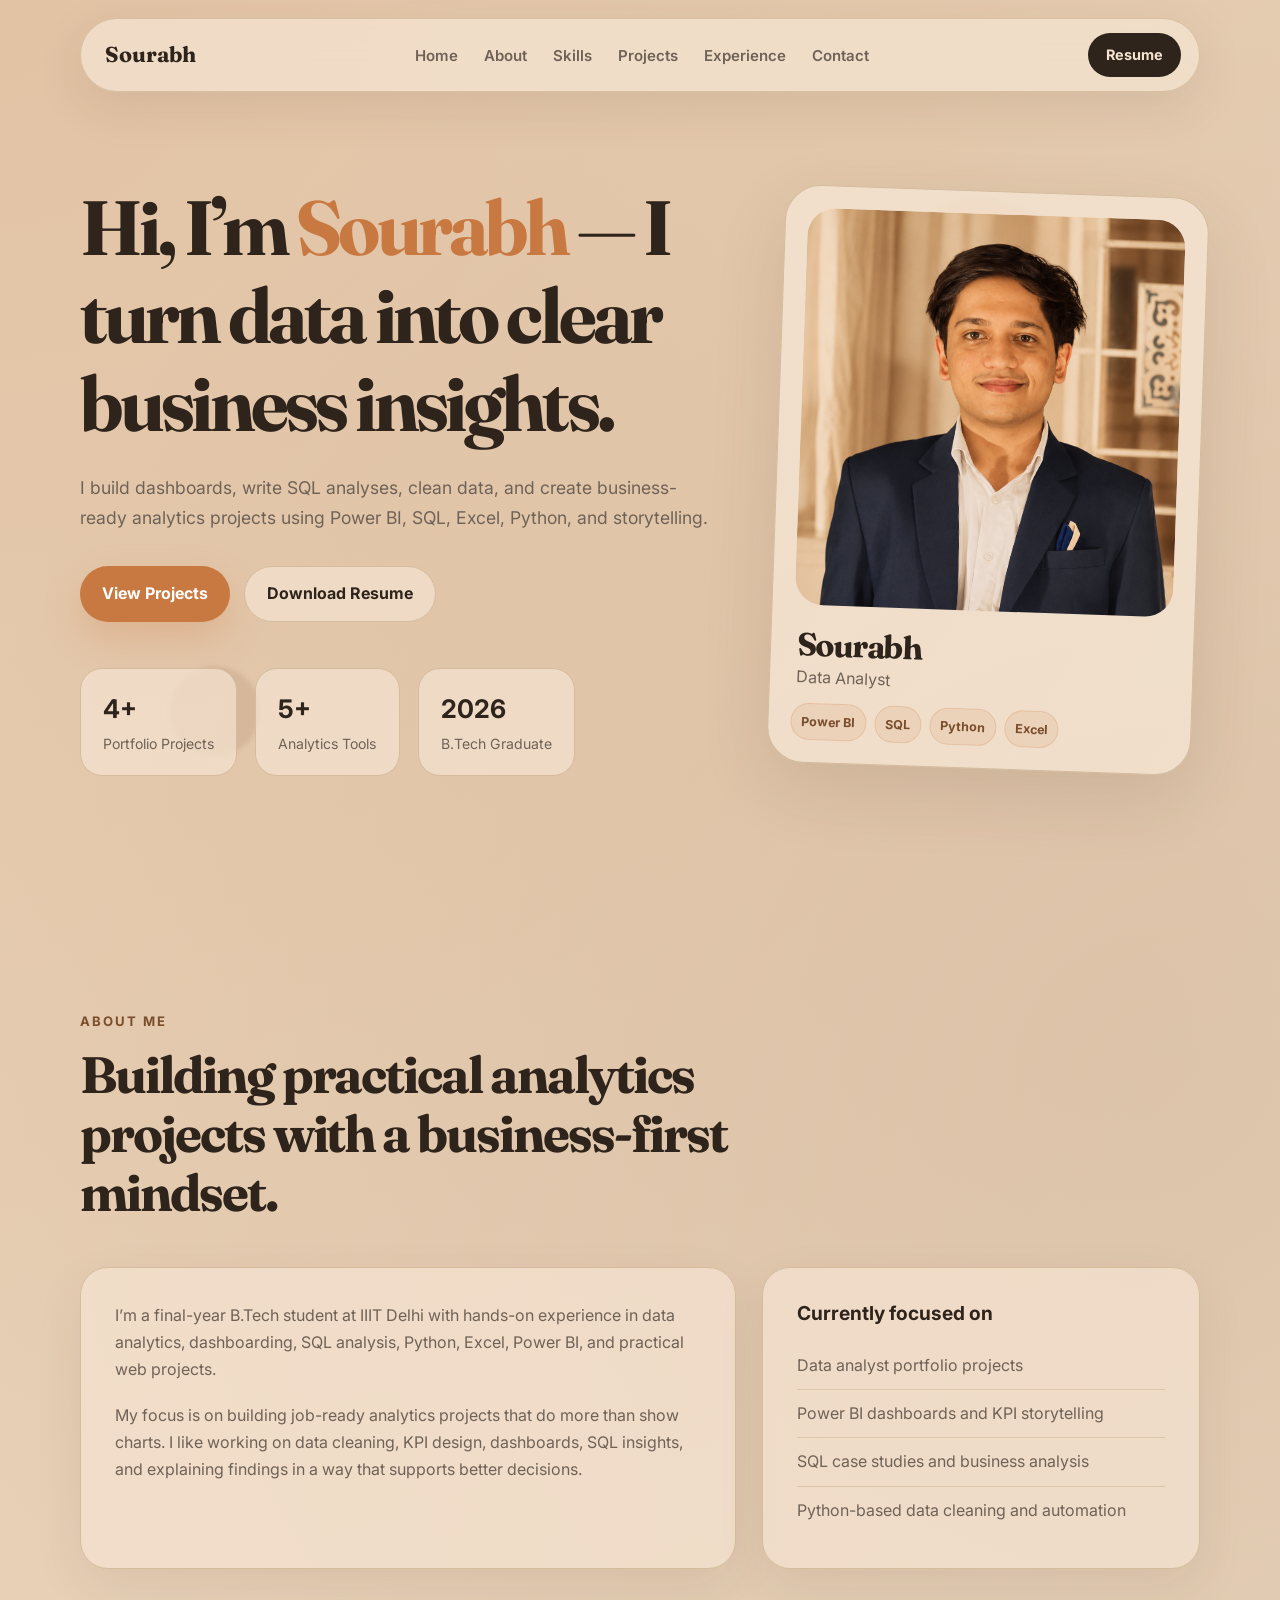
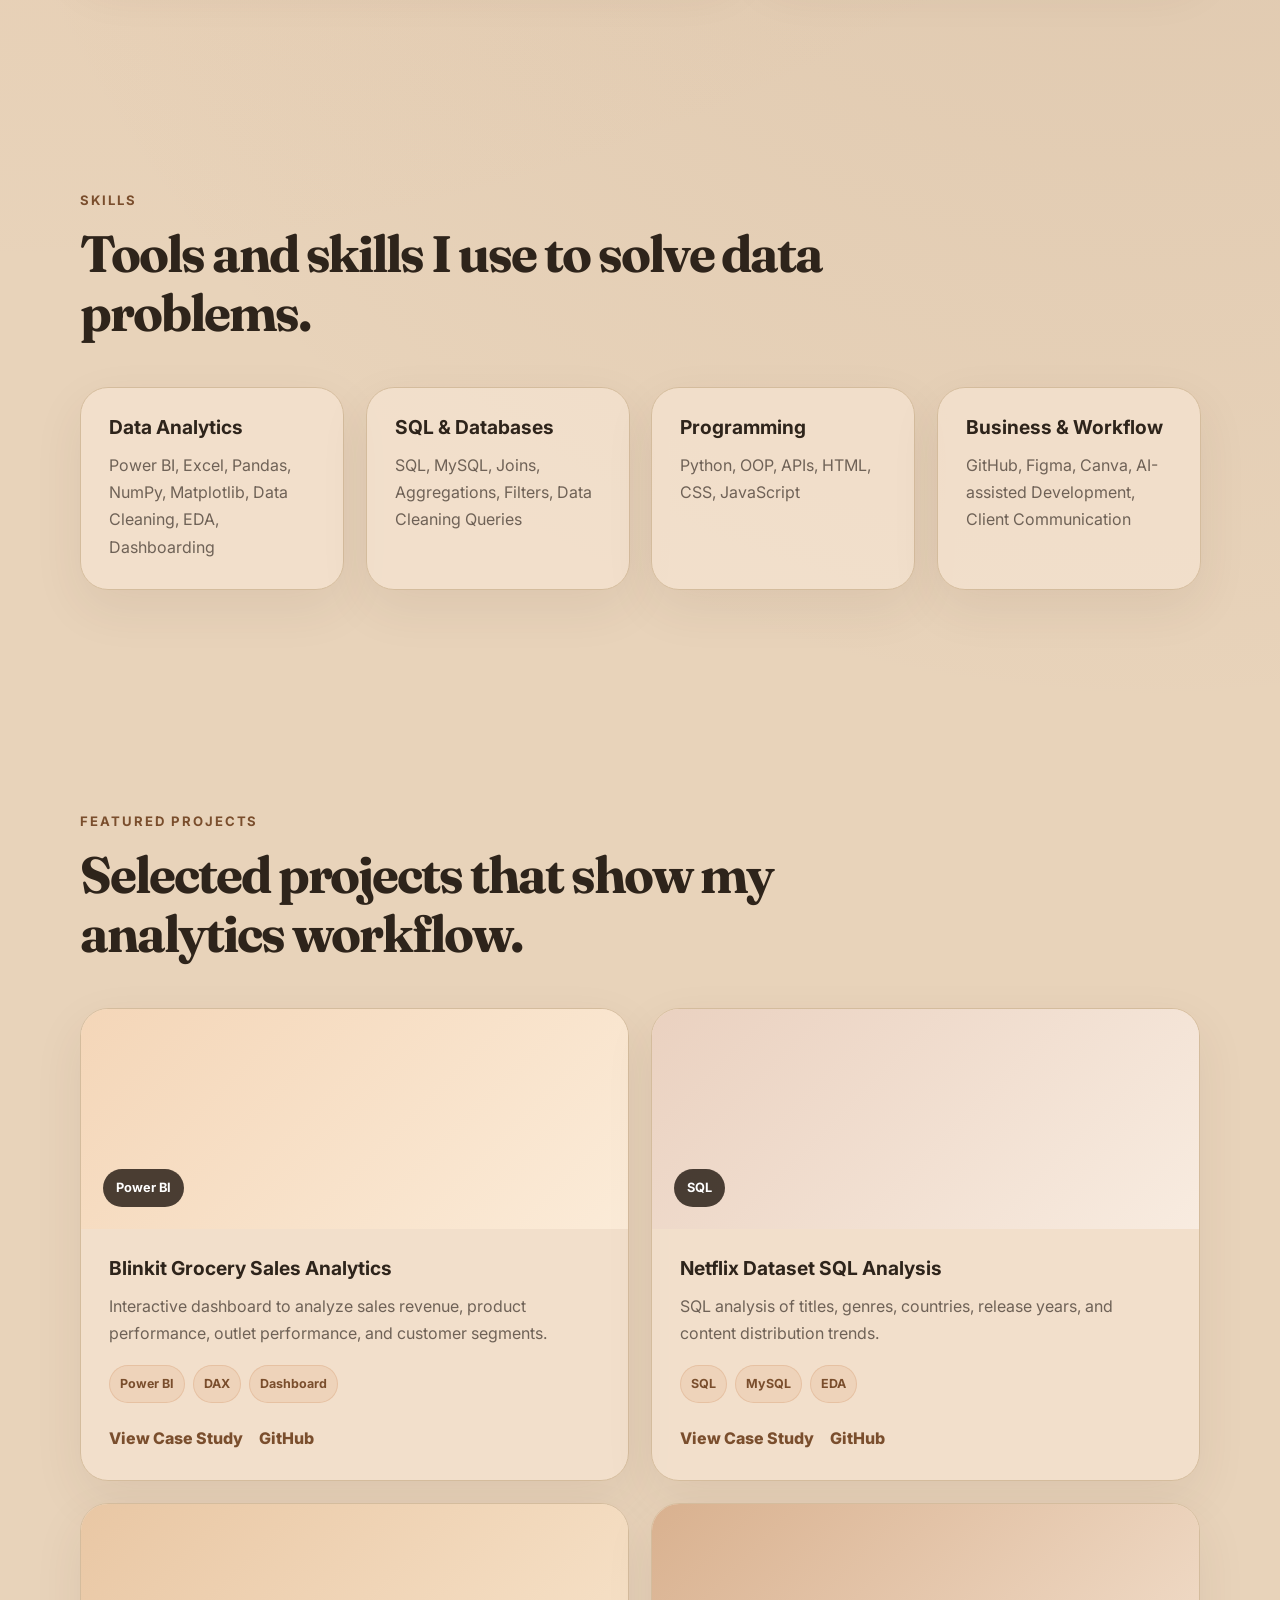
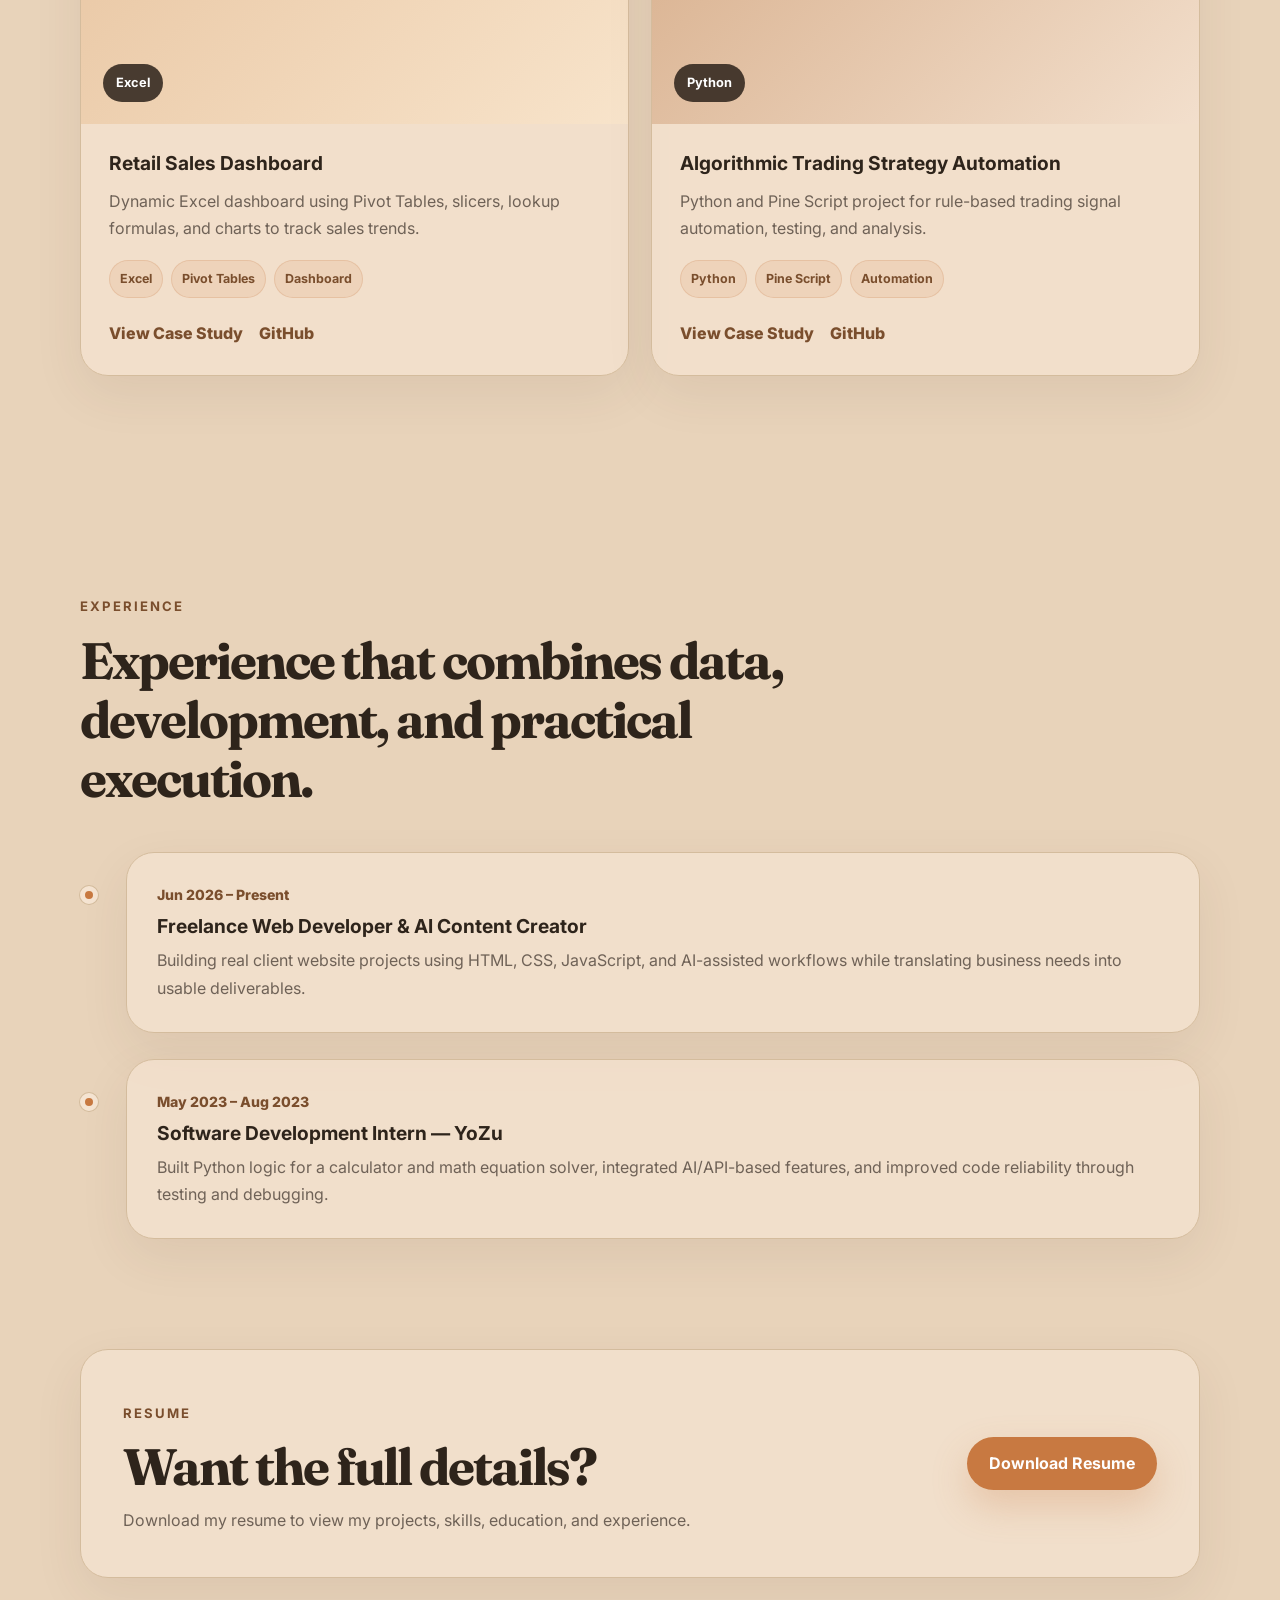
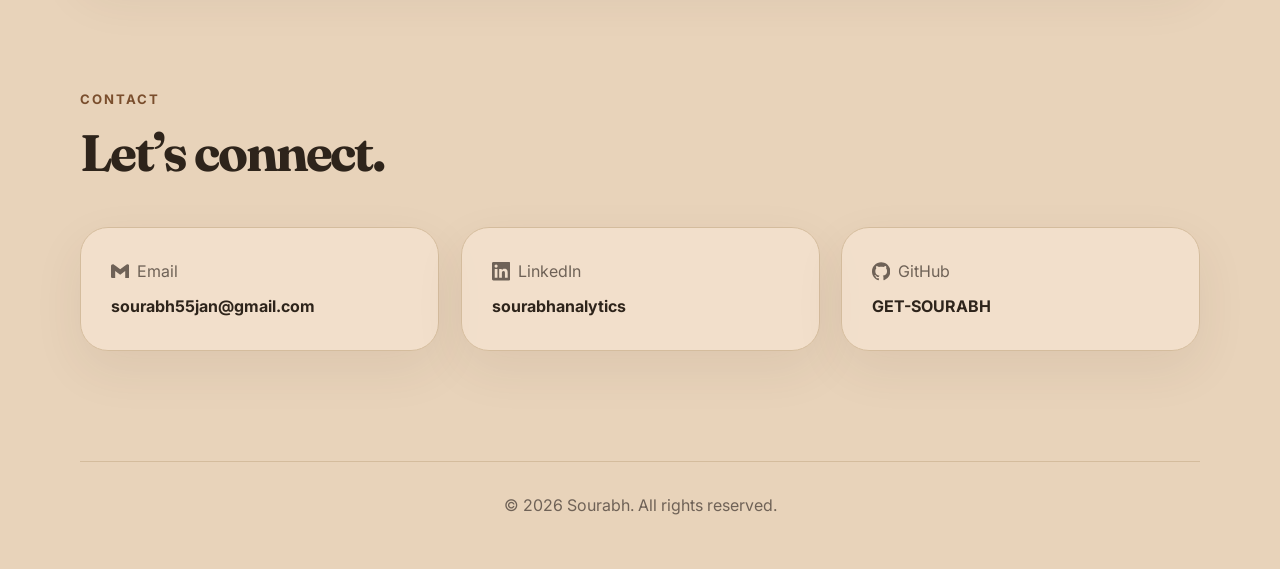
==== commit 4f6afd93: "resume" ====
--- a/index.html
+++ b/index.html
@@ -314,7 +314,10 @@
             <div class="contact-grid">
                 <a href="mailto:sourabh55jan@gmail.com" class="contact-card reveal">
                     <span>
-                        <svg xmlns="http://www.w3.org/2000/svg" width="1em" height="1em" viewBox="0 0 24 24"><path fill="currentColor" d="M24 5.457v13.909c0 .904-.732 1.636-1.636 1.636h-3.819V11.73L12 16.64l-6.545-4.91v9.273H1.636A1.636 1.636 0 0 1 0 19.366V5.457c0-2.023 2.309-3.178 3.927-1.964L5.455 4.64L12 9.548l6.545-4.91l1.528-1.145C21.69 2.28 24 3.434 24 5.457"/></svg>
+                        <svg xmlns="http://www.w3.org/2000/svg" width="1em" height="1em" viewBox="0 0 24 24">
+                            <path fill="currentColor"
+                                d="M24 5.457v13.909c0 .904-.732 1.636-1.636 1.636h-3.819V11.73L12 16.64l-6.545-4.91v9.273H1.636A1.636 1.636 0 0 1 0 19.366V5.457c0-2.023 2.309-3.178 3.927-1.964L5.455 4.64L12 9.548l6.545-4.91l1.528-1.145C21.69 2.28 24 3.434 24 5.457" />
+                        </svg>
                         Email
                     </span>
                     <strong>sourabh55jan@gmail.com</strong>
@@ -322,7 +325,10 @@
 
                 <a href="https://www.linkedin.com/in/sourabhanalytics/" target="_blank" class="contact-card reveal">
                     <span>
-                        <svg xmlns="http://www.w3.org/2000/svg" width="1em" height="1em" viewBox="0 0 24 24"><path fill="currentColor" d="M20.447 20.452h-3.554v-5.569c0-1.328-.027-3.037-1.852-3.037c-1.853 0-2.136 1.445-2.136 2.939v5.667H9.351V9h3.414v1.561h.046c.477-.9 1.637-1.85 3.37-1.85c3.601 0 4.267 2.37 4.267 5.455v6.286zM5.337 7.433a2.06 2.06 0 0 1-2.063-2.065a2.064 2.064 0 1 1 2.063 2.065m1.782 13.019H3.555V9h3.564zM22.225 0H1.771C.792 0 0 .774 0 1.729v20.542C0 23.227.792 24 1.771 24h20.451C23.2 24 24 23.227 24 22.271V1.729C24 .774 23.2 0 22.222 0z"/></svg>
+                        <svg xmlns="http://www.w3.org/2000/svg" width="1em" height="1em" viewBox="0 0 24 24">
+                            <path fill="currentColor"
+                                d="M20.447 20.452h-3.554v-5.569c0-1.328-.027-3.037-1.852-3.037c-1.853 0-2.136 1.445-2.136 2.939v5.667H9.351V9h3.414v1.561h.046c.477-.9 1.637-1.85 3.37-1.85c3.601 0 4.267 2.37 4.267 5.455v6.286zM5.337 7.433a2.06 2.06 0 0 1-2.063-2.065a2.064 2.064 0 1 1 2.063 2.065m1.782 13.019H3.555V9h3.564zM22.225 0H1.771C.792 0 0 .774 0 1.729v20.542C0 23.227.792 24 1.771 24h20.451C23.2 24 24 23.227 24 22.271V1.729C24 .774 23.2 0 22.222 0z" />
+                        </svg>
                         LinkedIn
                     </span>
                     <strong>sourabhanalytics</strong>
@@ -330,7 +336,10 @@
 
                 <a href="https://github.com/GET-SOURABH" target="_blank" class="contact-card reveal">
                     <span>
-                        <svg xmlns="http://www.w3.org/2000/svg" width="1em" height="1em" viewBox="0 0 24 24"><path fill="currentColor" d="M12 .297c-6.63 0-12 5.373-12 12c0 5.303 3.438 9.8 8.205 11.385c.6.113.82-.258.82-.577c0-.285-.01-1.04-.015-2.04c-3.338.724-4.042-1.61-4.042-1.61C4.422 18.07 3.633 17.7 3.633 17.7c-1.087-.744.084-.729.084-.729c1.205.084 1.838 1.236 1.838 1.236c1.07 1.835 2.809 1.305 3.495.998c.108-.776.417-1.305.76-1.605c-2.665-.3-5.466-1.332-5.466-5.93c0-1.31.465-2.38 1.235-3.22c-.135-.303-.54-1.523.105-3.176c0 0 1.005-.322 3.3 1.23c.96-.267 1.98-.399 3-.405c1.02.006 2.04.138 3 .405c2.28-1.552 3.285-1.23 3.285-1.23c.645 1.653.24 2.873.12 3.176c.765.84 1.23 1.91 1.23 3.22c0 4.61-2.805 5.625-5.475 5.92c.42.36.81 1.096.81 2.22c0 1.606-.015 2.896-.015 3.286c0 .315.21.69.825.57C20.565 22.092 24 17.592 24 12.297c0-6.627-5.373-12-12-12"/></svg>
+                        <svg xmlns="http://www.w3.org/2000/svg" width="1em" height="1em" viewBox="0 0 24 24">
+                            <path fill="currentColor"
+                                d="M12 .297c-6.63 0-12 5.373-12 12c0 5.303 3.438 9.8 8.205 11.385c.6.113.82-.258.82-.577c0-.285-.01-1.04-.015-2.04c-3.338.724-4.042-1.61-4.042-1.61C4.422 18.07 3.633 17.7 3.633 17.7c-1.087-.744.084-.729.084-.729c1.205.084 1.838 1.236 1.838 1.236c1.07 1.835 2.809 1.305 3.495.998c.108-.776.417-1.305.76-1.605c-2.665-.3-5.466-1.332-5.466-5.93c0-1.31.465-2.38 1.235-3.22c-.135-.303-.54-1.523.105-3.176c0 0 1.005-.322 3.3 1.23c.96-.267 1.98-.399 3-.405c1.02.006 2.04.138 3 .405c2.28-1.552 3.285-1.23 3.285-1.23c.645 1.653.24 2.873.12 3.176c.765.84 1.23 1.91 1.23 3.22c0 4.61-2.805 5.625-5.475 5.92c.42.36.81 1.096.81 2.22c0 1.606-.015 2.896-.015 3.286c0 .315.21.69.825.57C20.565 22.092 24 17.592 24 12.297c0-6.627-5.373-12-12-12" />
+                        </svg>
                         GitHub
                     </span>
                     <strong>GET-SOURABH</strong>
--- a/css/style.css
+++ b/css/style.css
@@ -1,14 +1,14 @@
 @import url('https://fonts.googleapis.com/css2?family=Fraunces:wght@600;700&family=Inter:wght@400;500;600;700&display=swap');
 
 :root {
-    --bg: #f8f1e7;
-    --bg-soft: #fff9f0;
+    --bg: #e8d3ba;
+    --bg-soft: #f5e4d2;
     --text: #2e241b;
     --muted: #6f6257;
     --accent: #c87941;
     --accent-dark: #7a4e2d;
-    --border: #e8d8c5;
-    --card: rgba(255, 249, 240, 0.82);
+    --border: #d4bc9d;
+    --card: rgba(245, 228, 210, 0.82);
     --shadow: 0 24px 70px rgba(78, 52, 32, 0.12);
     --radius: 28px;
 }
@@ -103,9 +103,9 @@
 .navbar {
     width: min(1120px, 100%);
     margin: 0 auto;
-    background: rgba(255, 249, 240, 0.74);
+    background: rgba(245, 228, 210, 0.74);
     backdrop-filter: blur(18px);
-    border: 1px solid rgba(232, 216, 197, 0.85);
+    border: 1px solid rgba(212, 188, 157, 0.85);
     border-radius: 999px;
     padding: 14px 18px 14px 24px;
     display: flex;
@@ -244,7 +244,7 @@
 
 .secondary-btn {
     border: 1px solid var(--border);
-    background: rgba(255, 249, 240, 0.7);
+    background: rgba(245, 228, 210, 0.7);
     color: var(--text);
 }
 
@@ -261,7 +261,7 @@
 }
 
 .hero-stats div {
-    background: rgba(255, 249, 240, 0.7);
+    background: rgba(245, 228, 210, 0.7);
     border: 1px solid var(--border);
     border-radius: 22px;
     padding: 18px 22px;
@@ -297,7 +297,7 @@
     width: 100%;
     aspect-ratio: 1 / 1.05;
     background:
-        linear-gradient(145deg, rgba(200, 121, 65, 0.22), rgba(255, 249, 240, 0.4)),
+        linear-gradient(145deg, rgba(200, 121, 65, 0.22), rgba(245, 228, 210, 0.4)),
         var(--bg-soft);
     border-radius: 28px;
     overflow: hidden;
@@ -364,7 +364,7 @@
 .timeline-content,
 .resume-cta,
 .contact-card {
-    background: rgba(255, 249, 240, 0.72);
+    background: rgba(245, 228, 210, 0.72);
     border: 1px solid var(--border);
     border-radius: var(--radius);
     box-shadow: 0 18px 50px rgba(78, 52, 32, 0.08);
@@ -386,7 +386,7 @@
 .about-card li {
     color: var(--muted);
     padding: 10px 0;
-    border-bottom: 1px solid rgba(232, 216, 197, 0.7);
+    border-bottom: 1px solid rgba(212, 188, 157, 0.7);
 }
 
 .about-card li:last-child {
@@ -624,7 +624,7 @@
         left: 20px;
         right: 20px;
         flex-direction: column;
-        background: rgba(255, 249, 240, 0.96);
+        background: rgba(245, 228, 210, 0.96);
         border: 1px solid var(--border);
         border-radius: 26px;
         padding: 24px;
@@ -710,7 +710,7 @@
 }
 
 .project-hero-card {
-    background: rgba(255, 249, 240, 0.82);
+    background: rgba(245, 228, 210, 0.82);
     border: 1px solid var(--border);
     border-radius: 36px;
     padding: 48px;
@@ -758,7 +758,7 @@
 }
 
 .case-title {
-    background: rgba(255, 249, 240, 0.72);
+    background: rgba(245, 228, 210, 0.72);
     border: 1px solid var(--border);
     border-radius: 28px;
     padding: 30px;
@@ -771,7 +771,7 @@
 }
 
 .case-content {
-    background: rgba(255, 249, 240, 0.72);
+    background: rgba(245, 228, 210, 0.72);
     border: 1px solid var(--border);
     border-radius: 28px;
     padding: 34px;
@@ -790,7 +790,7 @@
 .case-content li {
     color: var(--muted);
     padding: 12px 0;
-    border-bottom: 1px solid rgba(232, 216, 197, 0.75);
+    border-bottom: 1px solid rgba(212, 188, 157, 0.75);
 }
 
 .case-content li:last-child {
@@ -801,7 +801,7 @@
     min-height: 340px;
     border-radius: 28px;
     background:
-        linear-gradient(135deg, rgba(200, 121, 65, 0.18), rgba(255, 249, 240, 0.9)),
+        linear-gradient(135deg, rgba(200, 121, 65, 0.18), rgba(245, 228, 210, 0.9)),
         var(--bg-soft);
     border: 1px dashed rgba(122, 78, 45, 0.35);
     display: grid;
@@ -966,7 +966,7 @@
     transform: translateY(-10px) scale(1.01);
     border-color: rgba(200, 121, 65, 0.32);
     box-shadow: 0 24px 60px rgba(78, 52, 32, 0.15);
-    background: rgba(255, 249, 240, 0.92);
+    background: rgba(245, 228, 210, 0.92);
 }
 
 .skills .skill-card h3 {
@@ -995,7 +995,7 @@
     transform: translateY(-10px) scale(1.01);
     border-color: rgba(200, 121, 65, 0.32);
     box-shadow: 0 24px 60px rgba(78, 52, 32, 0.15);
-    background: rgba(255, 249, 240, 0.92);
+    background: rgba(245, 228, 210, 0.92);
 }
 
 .contact .contact-card span,
